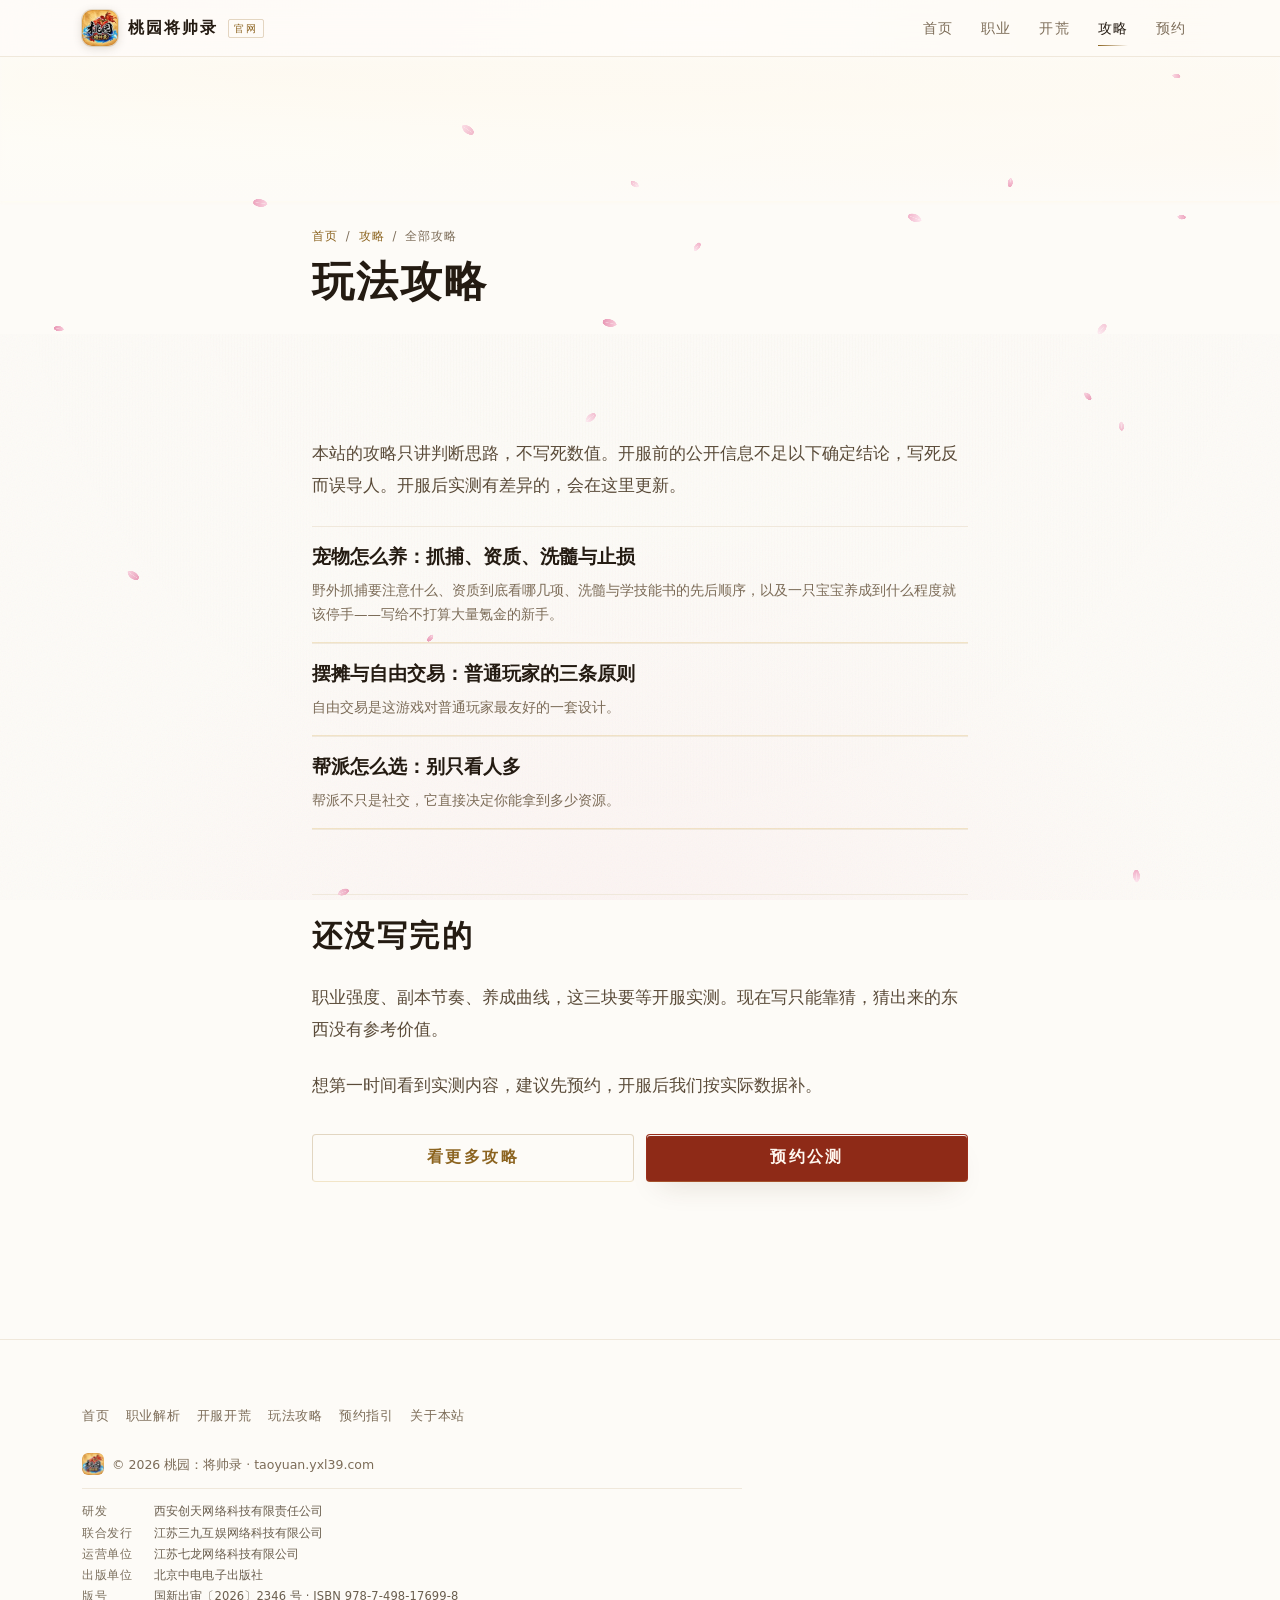
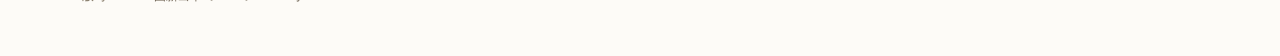
==== guide/index.html @ b977cdc9 "content: 新增攻略栏目并更新导航 / guide/index.html" ====
<!DOCTYPE html>
<html lang="zh-CN">
<head>
<meta charset="UTF-8">
<meta name="viewport" content="width=device-width, initial-scale=1, viewport-fit=cover">
<title>玩法攻略索引 - 桃园：将帅录官网</title>
<meta name="description" content="《桃园：将帅录》玩法攻略：宠物养成、摆摊交易、帮派选择。只讲判断思路，不写死数值。">
<meta name="theme-color" content="#FDFBF7">
<meta name="baidu-site-verification" content="codeva-SSdh6364zk">
<link rel="canonical" href="https://taoyuan.yxl39.com/guide/">
<link rel="icon" href="/assets/img/favicon-64.png" type="image/png" sizes="64x64">
<link rel="apple-touch-icon" href="/assets/img/apple-touch-180.png">
<link rel="stylesheet" href="/assets/styles.css">
<script type="application/ld+json">{"@context":"https://schema.org","@type":"CollectionPage","name":"《桃园：将帅录》玩法攻略","url":"https://taoyuan.yxl39.com/guide/"}</script>
</head>
<body>
<div class="bg-fx" aria-hidden="true"></div>

<header class="hd">
  <div class="hd-in">
    <a class="logo" href="/">
      <img class="logo-img" src="/assets/img/logo-96.webp"
           srcset="/assets/img/logo-96.webp 96w, /assets/img/logo-192.webp 192w" sizes="36px"
           width="36" height="36" alt="" decoding="async" fetchpriority="high">
      <b>桃园将帅录</b><i>官网</i>
    </a>
    <nav class="nav">
      <a href="/">首页</a>
      <a href="/profession">职业</a>
      <a href="/start">开荒</a>
      <a href="/guide/" class="on">攻略</a>
      <a href="/reserve">预约</a>
    </nav>
  </div>
</header>

<main>

  <section class="phero">
    <div class="ph" aria-hidden="true"></div>
    <div class="phero-in">
      <nav class="crumb"><a href="/">首页</a><span>/</span><a href="/guide/">攻略</a><span>/</span><span>全部攻略</span></nav>
      <h1>玩法攻略</h1>
    </div>
  </section>

  <div class="doc">
    <div class="wrap wrap--read">
      <div class="doc-body">

<p>本站的攻略只讲判断思路，不写死数值。开服前的公开信息不足以下确定结论，写死反而误导人。开服后实测有差异的，会在这里更新。</p>
<ul class="gl">
      <li>
        <a href="/guide/pet">
          <b>宠物怎么养：抓捕、资质、洗髓与止损</b>
          <span>野外抓捕要注意什么、资质到底看哪几项、洗髓与学技能书的先后顺序，以及一只宝宝养成到什么程度就该停手——写给不打算大量氪金的新手。</span>
        </a>
      </li>
      <li>
        <a href="/guide/trade">
          <b>摆摊与自由交易：普通玩家的三条原则</b>
          <span>自由交易是这游戏对普通玩家最友好的一套设计。</span>
        </a>
      </li>
      <li>
        <a href="/guide/guild">
          <b>帮派怎么选：别只看人多</b>
          <span>帮派不只是社交，它直接决定你能拿到多少资源。</span>
        </a>
      </li>
</ul>

<h2>还没写完的</h2>
<p>职业强度、副本节奏、养成曲线，这三块要等开服实测。现在写只能靠猜，猜出来的东西没有参考价值。</p>
<p>想第一时间看到实测内容，建议先预约，开服后我们按实际数据补。</p>

        <div class="guide-cta">
          <a class="btn btn--ghost" href="/guide/">看更多攻略</a>
          <a class="btn" href="/reserve">预约公测</a>
        </div>
      </div>
    </div>
  </div>
</main>

<footer class="ft">
  <div class="ft-in">
    <nav class="ft-nav">
      <a href="/">首页</a>
      <a href="/profession">职业解析</a>
      <a href="/start">开服开荒</a>
      <a href="/guide/">玩法攻略</a>
      <a href="/reserve">预约指引</a>
      <a href="/about">关于本站</a>
    </nav>
    <p class="ft-copy"><img class="ft-logo" src="/assets/img/logo-96.webp" alt="" width="22" height="22" loading="lazy" decoding="async">© 2026 桃园：将帅录 · taoyuan.yxl39.com</p>

    <div class="ft-legal">
      <p><span>研发</span>西安创天网络科技有限责任公司</p>
      <p><span>联合发行</span>江苏三九互娱网络科技有限公司</p>
      <p><span>运营单位</span>江苏七龙网络科技有限公司</p>
      <p><span>出版单位</span>北京中电电子出版社</p>
      <p><span>版号</span>国新出审〔2026〕2346 号 · ISBN 978-7-498-17699-8</p>
    </div>
  </div>
</footer>

<nav class="tabbar" aria-label="页面导航">
  <a href="/"><svg viewBox="0 0 24 24" aria-hidden="true"><path d="M3 10.5 12 3l9 7.5V20a1 1 0 0 1-1 1h-5v-6H9v6H4a1 1 0 0 1-1-1z"/></svg><span>首页</span></a>
  <a href="/profession"><svg viewBox="0 0 24 24" aria-hidden="true"><path d="M14.5 3.5 20 9l-2 2-5.5-5.5zM12 7 4 15v5h5l8-8"/></svg><span>职业</span></a>
  <a href="/start"><svg viewBox="0 0 24 24" aria-hidden="true"><path d="M3 6l6-2 6 2 6-2v14l-6 2-6-2-6 2zM9 4v14M15 6v14"/></svg><span>开荒</span></a>
  <a href="/guide/"><svg viewBox="0 0 24 24" aria-hidden="true"><path d="M4 4h7v16H4zM13 4h7v16h-7z"/></svg><span>攻略</span></a>
  <a href="/reserve"><svg viewBox="0 0 24 24" aria-hidden="true"><path d="M5 4h14v16l-7-4-7 4z"/></svg><span>预约</span></a>
</nav>

<script src="/assets/site.js" defer></script>
<script src="/assets/petals.js" defer></script>
</body>
</html>
---- assets/styles.css ----
/* ==========================================================================
   桃园：将帅录 —— 视觉系统 v2
   暗黑国风史诗 / 移动优先（基础按 390px 写）
   规则：颜色、字号、间距、圆角、阴影、缓动只取自 :root
   ========================================================================== */

:root{
  /* ── 纸色阶（暖调宣纸白，8 级）── */
  --ink-950:#FDFBF7;
  --ink-900:#FFFDFA;
  --ink-850:#F8F2E8;
  --ink-800:#F4EDE1;
  --ink-750:#EFE7D9;
  --ink-700:#E7DCCB;
  --ink-600:#D9CBB4;

  --line:#E4DACA;
  --line-soft:#F0E8DB;
  --line-gold:rgba(150,110,40,.26);

  /* ── 文字（暖墨褐，白底对比 7:1 起）── */
  --text-hi:#241B12;
  --text:#3E3325;
  --text-2:#5A4B39;
  --text-3:#7C6C58;
  --text-4:#9C8D79;

  /* ── 金 ── */
  --gold:#8C6420;
  --gold-hi:#A87C2A;
  --gold-deep:#6B4A12;
  --gold-soft:rgba(160,124,42,.10);
  --gold-glow:rgba(160,124,42,.28);

  /* ── 朱砂 ── */
  --cinnabar:#B23A24;
  --cinnabar-deep:#8E2A17;
  --cinnabar-hi:#C9563C;
  --cinnabar-soft:rgba(178,58,36,.08);

  /* ── 五行点缀 ── */
  --wx-metal:#8B8578;
  --wx-wood:#5A7D55;
  --wx-water:#4A7396;
  --wx-fire:#B23A24;
  --wx-earth:#96793F;

  /* ── 字体 ── */
  --font-serif:"Noto Serif SC","Source Han Serif SC","Songti SC","STSong","SimSun",Georgia,serif;
  --font-sans:"HarmonyOS Sans SC","MiSans","PingFang SC","Hiragino Sans GB","Microsoft YaHei",system-ui,-apple-system,sans-serif;

  /* ── 字号阶 ── */
  --fs-hero:clamp(34px,10.4vw,72px);
  --fs-h1:clamp(26px,6.2vw,42px);
  --fs-h2:clamp(21px,4.6vw,30px);
  --fs-h3:clamp(16px,3.4vw,19px);
  --fs-lead:clamp(14.5px,2.9vw,17px);
  --fs-body:clamp(15px,2.7vw,16.5px);
  --fs-sm:13px;
  --fs-xs:11.5px;
  --fs-num:clamp(30px,8vw,52px);

  --lh-tight:1.18;
  --lh-snug:1.5;
  --lh-body:1.95;

  /* ── 间距阶 ── */
  --s-1:4px;  --s-2:8px;  --s-3:12px; --s-4:16px;
  --s-5:24px; --s-6:32px; --s-7:48px; --s-8:64px;
  --s-9:96px; --s-10:128px;

  /* ── 区块节奏 ── */
  --pad-sm:clamp(36px,5vw,56px);
  --pad:clamp(56px,8.2vw,104px);
  --pad-lg:clamp(76px,11vw,144px);

  /* ── 圆角 ── */
  --r-xs:2px; --r-sm:4px; --r-md:8px; --r-lg:14px; --r-pill:999px;

  /* ── 阴影 ── */
  --sh-1:0 1px 2px rgba(72,48,24,.07);
  --sh-2:0 14px 30px -14px rgba(72,48,24,.18);
  --sh-3:0 30px 70px -26px rgba(72,48,24,.26);
  --sh-inset:inset 0 1px 0 rgba(255,255,255,.92);

  /* ── 缓动 / 时长 ── */
  --ease:cubic-bezier(.22,1,.36,1);
  --ease-soft:cubic-bezier(.33,1,.68,1);
  --ease-inout:cubic-bezier(.65,0,.35,1);
  --t-1:160ms; --t-2:260ms; --t-3:420ms; --t-4:700ms;

  /* ── 版心 ── */
  --wrap:1180px;
  --wrap-read:720px;
  --wrap-form:660px;
  --gutter:clamp(18px,4.4vw,32px);
  --head-h:56px;
  --tab-h:62px;

  --glass:rgba(255,253,249,.72);

  /* ══════════════════════════════════════════════════════════════
     图片位契约：图片到位后只改这一段，其余代码不动
     ══════════════════════════════════════════════════════════════ */
  --img-ready:1;   /* 内页头图已接上素材，占位水印关闭 */

  --img-hero:none;      --img-hero-pos:50% 38%;
  --img-hero-m:none;    --img-hero-m-pos:50% 32%;
  --img-phero:url("/assets/img/hero-mob.webp");
  --img-shero:url("/assets/img/hero-desk.webp");
  --img-rhero:url("/assets/img/hero-mob.webp");
  --img-role-1:none; --img-role-2:none; --img-role-3:none; --img-role-4:none;
  --img-mech-1:none; --img-mech-2:none; --img-mech-3:none; --img-mech-4:none;
  --img-shot-1:none; --img-shot-2:none; --img-shot-3:none;
  --img-logo:none;
}

/* ── reset ── */
*,*::before,*::after{box-sizing:border-box}
html{-webkit-text-size-adjust:100%;scroll-behavior:smooth}
body{
  margin:0;background:var(--ink-950);color:var(--text-2);
  font-family:var(--font-sans);font-size:var(--fs-body);line-height:var(--lh-body);
  -webkit-font-smoothing:antialiased;
  padding-bottom:calc(var(--tab-h) + env(safe-area-inset-bottom,0px));
  overflow-x:hidden;
}
@media (min-width:761px){body{padding-bottom:0}}
a{color:var(--gold);text-decoration:none}
a:hover{color:var(--gold-hi)}
img{max-width:100%;display:block}
ul,ol{margin:0;padding:0;list-style:none}
h1,h2,h3,h4{margin:0;color:var(--text-hi);font-weight:700}
p{margin:0 0 var(--s-4)}
button{font-family:inherit}

/* ── 背景三层 ── */
.bg-fx{position:fixed;inset:0;z-index:-1;pointer-events:none;
  background:
    radial-gradient(760px 520px at 14% -8%, rgba(240,168,190,.16), transparent 62%),
    radial-gradient(680px 480px at 92% 4%,  rgba(214,164,92,.12),  transparent 62%),
    radial-gradient(900px 700px at 50% 110%,rgba(240,168,190,.10), transparent 66%),
    var(--ink-950);}
.bg-fx::before{content:"";position:absolute;inset:0;opacity:.5;
  background:repeating-linear-gradient(90deg,rgba(120,86,40,.035) 0 1px,transparent 1px 3px);
  -webkit-mask-image:radial-gradient(circle at 50% 20%,#000,transparent 78%);
  mask-image:radial-gradient(circle at 50% 20%,#000,transparent 78%);}
.bg-fx::after{content:"";position:absolute;inset:0;opacity:.10;
  background-image:url("data:image/svg+xml,%3Csvg xmlns='http://www.w3.org/2000/svg' width='140' height='140'%3E%3Cfilter id='n'%3E%3CfeTurbulence type='fractalNoise' baseFrequency='.8' numOctaves='3'/%3E%3C/filter%3E%3Crect width='140' height='140' filter='url(%23n)' opacity='.5'/%3E%3C/svg%3E");}

/* ── 版心 ── */
.wrap{max-width:var(--wrap);margin:0 auto;padding:0 var(--gutter)}
.wrap--read{max-width:var(--wrap-read)}
.wrap--form{max-width:var(--wrap-form)}

/* ── 顶栏 ── */
.hd{position:sticky;top:0;z-index:60;
  background:rgba(255,253,249,.82);backdrop-filter:blur(16px);-webkit-backdrop-filter:blur(16px);
  border-bottom:1px solid var(--line-soft);
  transition:background-color var(--t-2) ease,border-color var(--t-2) ease;}
.hd.is-solid{background:rgba(255,253,249,.96);border-bottom-color:var(--line);
  box-shadow:0 6px 20px -14px rgba(72,48,24,.28)}
.hd-in{max-width:var(--wrap);margin:0 auto;padding:0 var(--gutter);
  height:var(--head-h);display:flex;align-items:center;justify-content:space-between;gap:var(--s-4);}
.logo{display:flex;align-items:center;gap:10px;min-height:44px}
.logo-img{flex:none;width:36px;height:36px;border-radius:10px;display:block;
  background:var(--ink-850);
  box-shadow:0 2px 10px rgba(72,48,24,.18),0 0 0 1px rgba(150,110,40,.18);
  transition:transform var(--t-2) var(--ease),box-shadow var(--t-2) var(--ease)}
.logo:hover .logo-img{transform:translateY(-1px);
  box-shadow:0 6px 18px rgba(72,48,24,.24),0 0 0 1px rgba(150,110,40,.34)}
.logo b{font-family:var(--font-serif);font-size:16px;letter-spacing:.12em;color:var(--text-hi);font-weight:700}
.logo i{font-style:normal;font-size:10px;letter-spacing:.2em;color:var(--gold);
  border:1px solid var(--line-gold);border-radius:var(--r-xs);padding:1px 5px;line-height:1.5}
.nav{display:none}
@media (max-width:340px){
  .logo{gap:8px}
  .logo-img{width:32px;height:32px;border-radius:9px}
  .logo b{font-size:14.5px;letter-spacing:.08em}
  .logo i{font-size:9px;padding:1px 4px}
}

@media (min-width:761px){
  .nav{display:flex;gap:var(--s-1)}
  .nav a{position:relative;padding:7px 12px;font-size:13.5px;letter-spacing:.08em;color:var(--text-3);
    border-radius:var(--r-sm);transition:color var(--t-2) var(--ease)}
  .nav a::after{content:"";position:absolute;left:12px;right:12px;bottom:2px;height:1px;
    background:linear-gradient(90deg,var(--gold),transparent);
    transform:scaleX(0);transform-origin:left;transition:transform var(--t-2) var(--ease)}
  .nav a:hover,.nav a.on{color:var(--text-hi)}
  .nav a:hover::after,.nav a.on::after{transform:scaleX(1)}
}

/* ── 底部标签栏 ── */
.tabbar{position:fixed;left:0;right:0;bottom:0;z-index:70;display:flex;
  height:calc(var(--tab-h) + env(safe-area-inset-bottom,0px));
  padding-bottom:env(safe-area-inset-bottom,0px);
  background:rgba(255,253,249,.97);backdrop-filter:blur(18px);-webkit-backdrop-filter:blur(18px);
  border-top:1px solid var(--line);box-shadow:0 -8px 26px -14px rgba(72,48,24,.30);}
.tabbar a{flex:1;display:flex;flex-direction:column;align-items:center;justify-content:center;
  gap:3px;font-size:10.5px;letter-spacing:.06em;color:var(--text-3);position:relative;
  transition:color var(--t-1) ease}
.tabbar a svg{width:20px;height:20px;stroke:currentColor;fill:none;stroke-width:1.6;
  stroke-linecap:round;stroke-linejoin:round}
.tabbar a::before{content:"";position:absolute;top:6px;width:4px;height:4px;border-radius:50%;
  background:var(--gold);opacity:0;transform:scale(.6);transition:opacity var(--t-1) ease,transform var(--t-1) ease}
.tabbar a.on{color:var(--gold)}
.tabbar a.on::before{opacity:.9;transform:scale(1)}
@media (min-width:761px){.tabbar{display:none}}

/* ── 按钮 ── */
.btn{position:relative;display:flex;align-items:center;justify-content:center;
  min-height:50px;padding:0 var(--s-5);overflow:hidden;
  font-family:var(--font-serif);font-size:15.5px;font-weight:700;letter-spacing:.16em;
  color:#FFF8F0;background:var(--cinnabar-deep);border:1px solid rgba(178,58,36,.34);
  border-radius:var(--r-sm);box-shadow:var(--sh-2),var(--sh-inset);
  transition:transform var(--t-1) ease,background-color var(--t-2) ease;}
.btn::before{content:"";position:absolute;inset:0;
  background:linear-gradient(105deg,transparent 30%,rgba(255,255,255,.10) 50%,transparent 70%);
  transform:translateX(-130%);transition:transform 620ms var(--ease)}
.btn::after{content:"";position:absolute;inset:0;border-radius:inherit;
  box-shadow:0 0 26px rgba(210,84,58,.55);opacity:0;transition:opacity 300ms linear}
@media (hover:hover){
  .btn:hover{color:#FFF6E6}
  .btn:hover::before{transform:translateX(130%)}
  .btn:hover::after{opacity:1}
}
.btn:active{transform:translateY(1px) scale(.996)}
.btn--ghost{background:transparent;border-color:var(--line-gold);color:var(--gold);
  box-shadow:none}
.btn--ghost:hover{background:var(--gold-soft)}
.btn--ghost::after{display:none}
.btn[aria-disabled="true"]{background:var(--ink-800);border-color:var(--line);
  color:var(--text-3);box-shadow:none;cursor:not-allowed}
.btn[aria-disabled="true"]::before,.btn[aria-disabled="true"]::after{display:none}
.btns{display:grid;gap:var(--s-3);margin-top:var(--s-5)}
@media (min-width:560px){.btns{grid-template-columns:1fr 1fr}}

/* ══════════════════════════════════════════════════════════════
   图位基元 —— 全站唯一一个
   ══════════════════════════════════════════════════════════════ */
.ph{position:relative;overflow:hidden;isolation:isolate;
  aspect-ratio:var(--ph-ratio,16/9);
  border-radius:var(--r-md);
  background-color:var(--ink-850);
  background-image:
    var(--ph-img,none),
    radial-gradient(130% 90% at 22% 10%,rgba(190,140,60,.10),transparent 62%),
    linear-gradient(165deg,#FBF5EC 0%,#F4EDE1 58%,#EFE7D9 100%);
  background-size:cover,cover,cover;
  background-position:var(--ph-pos,50% 50%),0 0,0 0;
  box-shadow:inset 0 0 0 1px var(--line-soft);}
.ph::before{content:attr(data-label);position:absolute;inset:0;z-index:1;
  display:grid;place-items:center;padding:var(--s-4);text-align:center;
  font-family:var(--font-serif);font-size:clamp(14px,4vw,20px);letter-spacing:.36em;line-height:2;
  color:rgba(150,110,40,.34);opacity:calc(1 - var(--img-ready));
  pointer-events:none;}
.ph::after{content:"";position:absolute;inset:0;z-index:0;
  background:linear-gradient(100deg,transparent 32%,rgba(255,255,255,.055) 50%,transparent 68%);
  transform:translateX(-100%);opacity:calc(.9 * (1 - var(--img-ready)));
  animation:shimmer 3.6s linear infinite;}

/* 图位档位 */
.ph--hero{--ph-ratio:16/9;--ph-img:var(--img-hero);--ph-pos:var(--img-hero-pos);border-radius:0;box-shadow:none}
.ph--phero{--ph-ratio:16/7;--ph-img:var(--img-phero);border-radius:0;box-shadow:none}
.ph--shero{--ph-ratio:16/7;--ph-img:var(--img-shero);border-radius:0;box-shadow:none}
.ph--rhero{--ph-ratio:3/2;--ph-img:var(--img-rhero);border-radius:0;box-shadow:none}
.ph--role-1{--ph-ratio:3/4;--ph-img:var(--img-role-1);border-radius:0;box-shadow:none}
.ph--role-2{--ph-ratio:3/4;--ph-img:var(--img-role-2);border-radius:0;box-shadow:none}
.ph--role-3{--ph-ratio:3/4;--ph-img:var(--img-role-3);border-radius:0;box-shadow:none}
.ph--role-4{--ph-ratio:3/4;--ph-img:var(--img-role-4);border-radius:0;box-shadow:none}
.ph--mech-1{--ph-ratio:1/1;--ph-img:var(--img-mech-1)}
.ph--mech-2{--ph-ratio:1/1;--ph-img:var(--img-mech-2)}
.ph--mech-3{--ph-ratio:1/1;--ph-img:var(--img-mech-3)}
.ph--mech-4{--ph-ratio:1/1;--ph-img:var(--img-mech-4)}
.ph--shot{--ph-ratio:16/9;--ph-img:var(--img-shot-1)}
@media (max-width:760px){.ph--hero{--ph-img:var(--img-hero-m);--ph-pos:var(--img-hero-m-pos)}}

/* ══════════════════════════════════════════════════════════════
   首屏（首页）
   ══════════════════════════════════════════════════════════════ */
.hero{position:relative;min-height:88svh;display:flex;flex-direction:column;
  justify-content:flex-end;overflow:hidden;isolation:isolate;contain:paint;
  background:var(--ink-950);padding-top:var(--head-h);}
.hero-media{position:absolute;inset:-2%;z-index:-3;
  background-image:var(--img-hero-m),var(--img-hero),
    linear-gradient(168deg,#FBF3F5 0%,#F6EEF2 56%,#EFE7D9 100%);
  background-size:cover,cover,cover;
  background-position:var(--img-hero-m-pos),var(--img-hero-pos),50% 50%;
  transform:scale(1.03);animation:heroDrift 34s var(--ease-inout) infinite alternate;}
.hero::before{content:"";position:absolute;inset:0;z-index:-2;
  background:
    linear-gradient(180deg,rgba(253,251,247,.35) 0%,rgba(253,251,247,.05) 26%,rgba(253,251,247,.55) 64%,rgba(253,251,247,.94) 88%,var(--ink-950) 100%),
    linear-gradient(90deg,rgba(253,251,247,.55) 0%,rgba(253,251,247,.12) 46%,rgba(253,251,247,0) 100%);}
.hero-vignette{position:absolute;inset:0;z-index:-1;pointer-events:none;
  box-shadow:inset 0 0 160px 30px rgba(255,255,255,.35);}
.hero-rail{display:none}
.hero-inner{position:relative;width:100%;max-width:var(--wrap);margin:0 auto;
  padding:0 var(--gutter) calc(var(--tab-h) + env(safe-area-inset-bottom,0px) + var(--s-5));}
@media (min-width:761px){
  .hero{min-height:88svh;padding-top:0}
  .hero-inner{padding-bottom:clamp(40px,6vw,72px)}
}
@media (min-width:1024px){
  .hero-rail{display:block;position:absolute;left:36px;top:50%;transform:translateY(-50%);z-index:2;
    writing-mode:vertical-rl;letter-spacing:.42em;font-family:var(--font-serif);
    font-size:11.5px;color:var(--gold);opacity:.7;}
  .hero-rail::before{content:"";display:block;width:1px;height:56px;margin:0 auto 16px;
    background:linear-gradient(180deg,transparent,var(--line-gold));}
}
.hero-eyebrow{display:inline-flex;align-items:center;gap:var(--s-2);
  font-size:var(--fs-xs);letter-spacing:.3em;color:var(--gold);
  border:1px solid var(--line-gold);border-radius:var(--r-xs);padding:4px 12px;}
.hero-eyebrow .dot{width:5px;height:5px;border-radius:50%;background:var(--gold);
  animation:dotPulse 2.8s var(--ease-inout) infinite;}
.hero-title{margin:var(--s-4) 0 0;font-family:var(--font-serif);font-weight:700;
  font-size:var(--fs-hero);line-height:var(--lh-tight);letter-spacing:.06em;
  color:var(--text-hi);text-shadow:0 2px 28px rgba(0,0,0,.8);}
.hero-title small{display:inline-flex;align-items:center;gap:var(--s-2);margin-top:var(--s-4);
  padding:6px 14px;font-family:var(--font-sans);font-size:var(--fs-sm);font-weight:500;line-height:1.6;
  letter-spacing:.14em;color:var(--gold);border:1px solid var(--line-gold);border-radius:var(--r-xs);
  text-shadow:none;}
.hero-meta{display:grid;grid-template-columns:repeat(3,1fr);gap:1px;
  margin:var(--s-5) 0 0;width:100%;max-width:520px;
  background:var(--line-soft);border:1px solid var(--line-gold);border-radius:var(--r-md);
  overflow:hidden;backdrop-filter:blur(14px);-webkit-backdrop-filter:blur(14px);}
.hero-meta li{background:var(--glass);padding:var(--s-3) var(--s-2);text-align:center}
.hero-meta .k{display:block;font-size:var(--fs-xs);letter-spacing:.18em;color:var(--text-3)}
.hero-meta .v{display:block;margin-top:2px;font-family:var(--font-serif);font-weight:700;
  font-size:clamp(14px,3.6vw,18px);letter-spacing:.06em;color:var(--gold);
  font-variant-numeric:tabular-nums}
.hero-actions{margin-top:var(--s-5);max-width:520px}
.hero-ticker{margin-top:var(--s-5);padding-top:var(--s-3);border-top:1px solid var(--line-soft);
  font-size:var(--fs-xs);letter-spacing:.04em;color:var(--text-3)}
@supports not (backdrop-filter:blur(1px)){.hero-meta li{background:rgba(10,8,7,.92)}}
@media (max-height:660px) and (max-width:760px){
  .hero{min-height:auto;padding-top:calc(var(--head-h) + var(--s-5))}
}

/* ── 内页头图 ── */
.phero{--phero-h:clamp(104px,13svh,144px);
  position:relative;overflow:hidden;background:var(--ink-950);display:block}
@media (min-width:761px){.phero{--phero-h:clamp(120px,16svh,168px)}}
.phero--std{padding:var(--pad) 0 var(--s-6)}
/* 头图现在占一条固定高度，标题落在下方白底上 */
.phero .ph{position:relative;inset:auto;z-index:0;aspect-ratio:auto;
  height:var(--phero-h);border-radius:0;
  filter:saturate(1.05) brightness(1.06) blur(2px);--ph-pos:50% 24%}

.phero::before{content:"";position:absolute;left:0;right:0;top:0;height:var(--phero-h);
  z-index:1;pointer-events:none;
  /* 整条压成奶白薄纱：图案只作肌理，不出现被裁断的人脸 */
  background:linear-gradient(180deg,rgba(253,251,247,.72) 0%,rgba(253,251,247,.68) 34%,
    rgba(253,251,247,.74) 66%,rgba(253,251,247,.92) 90%,var(--ink-950) 100%)}
.phero-in{position:relative;z-index:2;width:100%;max-width:var(--wrap-read);margin:0 auto;
  padding:var(--s-5) var(--gutter) var(--s-5)}
.phero .crumb{color:var(--text-3);margin-bottom:var(--s-2)}
.phero .crumb a{color:var(--gold)}
.phero h1{margin:0;font-family:var(--font-serif);font-size:var(--fs-h1);line-height:1.3;
  letter-spacing:.05em;color:var(--text-hi)}


/* 正文页内的菱形列表（关于页等，不在时间轴里也生效） */
.doc-body .pts li{position:relative;padding-left:var(--s-4);margin-bottom:var(--s-2);
  font-size:var(--fs-body);line-height:1.9;color:var(--text-2)}
.doc-body .pts li::before{content:"";position:absolute;left:2px;top:.78em;width:5px;height:5px;
  background:var(--gold-deep);transform:rotate(45deg)}
.doc-body .pts{margin:0 0 var(--s-5)}

/* 面包屑 */
.crumb{display:flex;gap:var(--s-2);flex-wrap:wrap;align-items:center;
  font-size:var(--fs-xs);letter-spacing:.08em;color:var(--text-4);margin-bottom:var(--s-3)}
.crumb a{color:var(--text-3)}
.crumb a:hover{color:var(--gold)}

/* ══════════════════════════════════════════════════════════════
   区块节奏
   ══════════════════════════════════════════════════════════════ */
.sec{padding:var(--pad) 0;position:relative}
.sec--sm{padding:var(--pad-sm) 0}
.sec--lg{padding:var(--pad-lg) 0}
.sec--band{background:linear-gradient(180deg,var(--ink-900),var(--ink-950));
  border-top:1px solid var(--line-soft);border-bottom:1px solid var(--line-soft)}
.sec-head{margin-bottom:var(--s-6)}
.sec-title{font-family:var(--font-serif);font-size:var(--fs-h2);letter-spacing:.1em;
  color:var(--text-hi);line-height:1.4}
.sec-sub{margin:var(--s-3) 0 0;font-size:var(--fs-sm);line-height:1.8;color:var(--text-3);max-width:38em}
.seam{height:1px;margin:0 var(--gutter);
  background:repeating-linear-gradient(90deg,var(--line-gold) 0 6px,transparent 6px 14px)}

/* ══════════════════════════════════════════════════════════════
   首页组件
   ══════════════════════════════════════════════════════════════ */

/* 下载票券 */
.dl-grid{display:grid;gap:var(--s-4)}
@media (min-width:620px){.dl-grid{grid-template-columns:1fr 1fr}}
.dl-ticket{position:relative;padding:var(--s-5);overflow:hidden;
  background:linear-gradient(180deg,var(--ink-800),var(--ink-900));
  border:1px solid var(--line);border-radius:var(--r-md);
  box-shadow:var(--sh-2),var(--sh-inset);}
.dl-ticket::before{content:"";position:absolute;left:var(--s-5);top:0;width:54px;height:2px;
  background:linear-gradient(90deg,var(--gold),transparent)}
.dl-ticket .os{display:flex;align-items:baseline;gap:var(--s-2);
  font-family:var(--font-serif);font-size:19px;letter-spacing:.14em;color:var(--text-hi)}
.dl-ticket .os em{font-style:normal;font-size:11px;letter-spacing:.16em;color:var(--text-3)}
.dl-ticket .st{margin-top:var(--s-1);font-size:var(--fs-xs);letter-spacing:.16em;color:var(--cinnabar-hi)}
.dl-ticket .btn{margin-top:var(--s-4);min-height:46px;font-size:14.5px}

/* 说明三条 */
.dl-ticket .tk-hd{display:flex;align-items:baseline;justify-content:space-between;
  padding-bottom:var(--s-3);margin-bottom:var(--s-4);border-bottom:1px dashed var(--line-gold)}
.dl-ticket .tk-os{display:inline-flex;align-items:baseline;gap:9px;
  font-family:var(--font-serif);font-size:var(--fs-h3);letter-spacing:.06em;color:var(--text-hi)}
.dl-ticket .tk-os em{font-family:var(--font-sans);font-style:normal;font-size:var(--fs-xs);
  letter-spacing:.2em;color:var(--text-4)}
.dl-ticket .btn{width:100%;justify-content:center}
.facts{margin-top:var(--s-5);display:grid;gap:var(--s-2)}
.facts p{position:relative;margin:0;padding-left:var(--s-4);
  font-size:13.5px;line-height:1.85;color:var(--text-3)}
.facts p::before{content:"";position:absolute;left:2px;top:.72em;width:5px;height:5px;
  background:var(--gold-deep);transform:rotate(45deg)}

/* 描边数字步骤 */
.steps{counter-reset:s}
.steps li{counter-increment:s;position:relative;padding:var(--s-4) 0 var(--s-4) 54px;
  border-top:1px solid var(--line-soft);font-size:var(--fs-body);line-height:1.9;color:var(--text-2)}
.steps li:last-child{border-bottom:1px solid var(--line-soft)}
.steps li::before{content:"0" counter(s);position:absolute;left:0;top:calc(var(--s-4) - 3px);
  font-family:var(--font-serif);font-size:30px;line-height:1;letter-spacing:0;
  color:transparent;-webkit-text-stroke:1px var(--gold-deep)}
.steps li b{color:var(--text-hi);font-weight:600}

/* 四机制：1px 缝网格 */
.mech{display:grid;grid-template-columns:1fr;gap:1px;
  background:var(--line-soft);border:1px solid var(--line-soft);
  border-radius:var(--r-md);overflow:hidden}
@media (min-width:560px){.mech{grid-template-columns:1fr 1fr}}
.mech-cell{position:relative;background:var(--ink-900);padding:var(--s-5);
  transition:transform var(--t-2) var(--ease)}
.mech-cell::before{content:"";position:absolute;left:0;top:0;right:0;height:2px;
  background:var(--wx,var(--gold));transform:scaleX(0);transform-origin:left;
  transition:transform var(--t-3) var(--ease)}
.mech-cell .no{display:block;font-family:var(--font-serif);font-size:12.5px;
  letter-spacing:.2em;color:var(--wx,var(--gold));opacity:.9;margin-bottom:var(--s-2)}
.mech-cell h3{font-family:var(--font-serif);font-size:var(--fs-h3);letter-spacing:.1em;margin-bottom:var(--s-2)}
.mech-cell p{margin:0;font-size:14.5px;line-height:1.85;color:var(--text-2)}
@media (hover:hover){
  .mech-cell:hover{transform:translateY(-4px)}
  .mech-cell:hover::before{transform:scaleX(1)}
}
.wx-water{--wx:var(--wx-water)}
.wx-earth{--wx:var(--wx-earth)}
.wx-metal{--wx:var(--wx-metal)}
.wx-fire{--wx:var(--wx-fire)}
.wx-wood{--wx:var(--wx-wood)}

/* 四职业：full-bleed 图鉴排 */
.roster{display:grid;grid-template-columns:1fr 1fr;gap:1px;background:var(--line-soft);
  border-top:1px solid var(--line-soft);border-bottom:1px solid var(--line-soft)}
@media (min-width:900px){.roster{grid-template-columns:repeat(4,1fr)}}
.roster-cell{position:relative;display:block;background:var(--ink-950);overflow:hidden;
  transition:transform var(--t-3) var(--ease)}
.roster-cell .ph{border-radius:0;box-shadow:none}
.roster-cap{position:absolute;left:0;right:0;bottom:0;z-index:2;
  padding:var(--s-5) var(--s-3) var(--s-3);
  background:linear-gradient(180deg,transparent,rgba(253,251,247,.82) 44%,rgba(253,251,247,.98))}
.roster-cap .n{font-family:var(--font-serif);font-size:clamp(17px,4.6vw,22px);
  letter-spacing:.24em;color:var(--text-hi)}
.roster-cap .d{margin-top:3px;font-size:11.5px;line-height:1.65;color:var(--text-3)}
@media (hover:hover){.roster-cell:hover{transform:translateY(-4px)}}

/* 问答：无卡 */
.qa{counter-reset:q}
.qa-item{counter-increment:q;position:relative;padding:var(--s-5) 0 var(--s-5) 46px;
  border-top:1px solid var(--line-soft)}
.qa-item:last-child{border-bottom:1px solid var(--line-soft)}
.qa-item::before{content:"0" counter(q);position:absolute;left:0;top:calc(var(--s-5) + 2px);
  font-family:var(--font-serif);font-size:15px;letter-spacing:.06em;color:var(--gold-deep)}
.qa-item h3{font-family:var(--font-serif);font-size:var(--fs-h3);letter-spacing:.06em;
  margin-bottom:var(--s-2)}
.qa-item p{margin:0;font-size:14.5px;line-height:1.9;color:var(--text-2)}
.qa-item p b{color:var(--text-hi)}

/* ══════════════════════════════════════════════════════════════
   正文页通用
   ══════════════════════════════════════════════════════════════ */
.doc{padding:var(--pad) 0 var(--pad-lg)}
.doc-body{font-size:var(--fs-body);line-height:var(--lh-body);color:var(--text-2)}
.doc-body p{margin:0 0 var(--s-5)}
.doc-body h2{font-family:var(--font-serif);font-size:var(--fs-h2);letter-spacing:.08em;
  margin:var(--s-8) 0 var(--s-4);padding-top:var(--s-3);
  border-top:1px solid var(--line-soft);color:var(--text-hi)}
.doc-body h2:first-child{margin-top:0;border-top:0;padding-top:0}
.doc-body h3{font-family:var(--font-serif);font-size:var(--fs-h3);letter-spacing:.06em;
  margin:var(--s-6) 0 var(--s-3);color:var(--text-hi)}
.doc-body b,.doc-body strong{color:var(--text-hi);font-weight:600}
.doc-body a{border-bottom:1px solid rgba(217,178,92,.3);padding-bottom:1px}
.doc-lead{position:relative;padding-left:var(--s-4);margin-bottom:var(--s-6) !important;
  font-size:var(--fs-lead);line-height:1.9;color:var(--text)}
.doc-lead::before{content:"";position:absolute;left:0;top:.35em;bottom:.35em;width:2px;
  background:linear-gradient(180deg,var(--gold),transparent)}

/* 表格：横滑 + 首列冻结 */
.table-scroll{position:relative;margin:0 0 var(--s-6);border:1px solid var(--line-soft);
  border-radius:var(--r-md);overflow-x:auto;-webkit-overflow-scrolling:touch}
.table-scroll table{width:100%;border-collapse:collapse;font-size:14px;min-width:420px}
.table-scroll th,.table-scroll td{padding:10px 12px;text-align:left;
  border-bottom:1px solid var(--line-soft);white-space:nowrap}
.table-scroll thead th,.table-scroll tr:first-child th{background:var(--ink-800);
  color:var(--gold);font-weight:600;font-size:12.5px;letter-spacing:.1em}
.table-scroll tr:last-child td{border-bottom:0}
.table-scroll th:first-child,.table-scroll td:first-child{position:sticky;left:0;z-index:1;
  background:var(--ink-900);color:var(--text-hi);font-weight:600}
.table-scroll tr:first-child th:first-child{background:var(--ink-800)}
@media (max-width:759px){
  .table-scroll{-webkit-mask-image:linear-gradient(90deg,#000 86%,transparent);
                mask-image:linear-gradient(90deg,#000 86%,transparent)}
}

/* 双栏对比 */
.duo{display:grid;gap:var(--s-5);margin:var(--s-5) 0 var(--s-6)}
@media (min-width:760px){.duo{grid-template-columns:1fr 1fr;gap:var(--s-6)}}
.duo > div{position:relative;padding-top:var(--s-4);border-top:2px solid var(--wx,var(--gold))}
.duo h3{margin:0 0 var(--s-2) !important}
.duo p{margin:0;font-size:14.5px;line-height:1.9;color:var(--text-2)}

/* 批注 */
.annot{position:relative;margin:var(--s-7) 0;padding:var(--s-4) 0 var(--s-4) var(--s-5);
  border-left:1px solid var(--line-gold);background:none;
  font-family:var(--font-serif);font-size:15px;line-height:1.95;color:var(--text-3)}
.annot::before{content:"注";position:absolute;left:-9px;top:var(--s-4);
  padding:2px 0;background:var(--ink-950);font-size:11px;color:var(--gold-deep);letter-spacing:0}
.annot p{margin:0}
.annot b{color:var(--gold)}

/* 时间轴（开荒页） */
.tl{position:relative;padding-left:34px}
.tl::before{content:"";position:absolute;left:11px;top:.9em;bottom:var(--s-6);width:1px;
  background:linear-gradient(180deg,rgba(150,110,40,.45) 0%,rgba(150,110,40,.28) 8%,rgba(150,110,40,.12) 62%,transparent 100%)}
.tl h2{position:relative;margin:var(--s-7) 0 var(--s-3) !important;padding-top:0 !important;
  border-top:0 !important}
.tl h2::before{content:"";position:absolute;left:-34px;top:.52em;width:9px;height:9px;
  border-radius:50%;background:var(--ink-950);border:2px solid var(--gold-deep);
  box-shadow:0 0 0 4px rgba(217,178,92,.08)}
.tl h2:first-child{margin-top:0 !important}
.pts{margin:0 0 var(--s-5)}
.tl .pts li{position:relative;padding-left:var(--s-4);margin-bottom:var(--s-2);
  font-size:var(--fs-body);line-height:1.9;color:var(--text-2)}
.tl .pts li::before{content:"";position:absolute;left:2px;top:.78em;width:5px;height:5px;
  background:var(--gold-deep);transform:rotate(45deg)}
.warn{position:relative;margin:var(--s-4) 0;padding:var(--s-1) 0 var(--s-1) var(--s-4);
  border-left:2px solid var(--cinnabar-deep);
  background:linear-gradient(90deg,var(--cinnabar-soft),transparent 62%)}
.warn h3{margin:0 0 var(--s-1) !important;color:var(--cinnabar-hi) !important;
  font-family:var(--font-serif);letter-spacing:.02em}
.warn p{margin:0;font-size:14.5px;line-height:1.9;color:var(--text-2)}

/* 军令块 */
.decree{margin:var(--s-7) 0;padding:var(--s-5) var(--s-4);text-align:center;
  border-top:1px solid var(--line-gold);border-bottom:1px solid var(--line-gold);
  font-family:var(--font-serif);font-size:15px;line-height:2;color:var(--text-2)}
.decree p{margin:0}
.decree b{color:var(--gold)}

/* 勾选清单（预约页） */
.check{margin:0 0 var(--s-6)}
.check li{position:relative;padding-left:30px;margin-bottom:var(--s-4);
  font-size:var(--fs-body);line-height:1.9;color:var(--text-2)}
.check li b{color:var(--text-hi)}
.check li::before{content:"";position:absolute;left:2px;top:.52em;width:15px;height:15px;
  border:1px solid var(--line-gold);border-radius:var(--r-xs);
  background:
    linear-gradient(var(--gold),var(--gold)) 3px 7px/4px 1.6px no-repeat,
    linear-gradient(var(--gold),var(--gold)) 6px 10px/8px 1.6px no-repeat;
  transform:rotate(-42deg);transform-origin:50% 60%}

/* 打孔票根 */
.ticket{--notch:13px;position:relative;display:grid;margin:var(--s-5) 0 var(--s-6);
  border:1px solid var(--line);border-radius:var(--r-md);overflow:hidden;
  background:linear-gradient(180deg,var(--ink-800),var(--ink-900));
  box-shadow:var(--sh-2),var(--sh-inset)}
@media (min-width:760px){.ticket{grid-template-columns:1fr 300px}}
.ticket::before,.ticket::after{content:"";position:absolute;z-index:3;
  width:calc(var(--notch)*2);height:calc(var(--notch)*2);border-radius:50%;
  background:var(--ink-950);border:1px solid var(--line)}
.ticket::before{left:calc(var(--notch)*-1);top:calc(50% - var(--notch))}
.ticket::after{right:calc(var(--notch)*-1);top:calc(50% - var(--notch))}
.ticket-main{padding:var(--s-5);border-bottom:1px dashed var(--line-gold)}
@media (min-width:760px){.ticket-main{border-bottom:0;border-right:1px dashed var(--line-gold)}}
.ticket-main p{margin:0;font-size:14.5px;line-height:1.9;color:var(--text-2)}
.ticket-stub{padding:var(--s-5);background:rgba(217,178,92,.035);
  font-size:14px;line-height:1.9;color:var(--text-3)}
.ticket-stub p{margin:0}
.ticket-stub b{color:var(--gold)}

/* 坑位编号行 */
.pit{counter-reset:p;margin:0 0 var(--s-6)}
.pit-item{counter-increment:p;position:relative;padding:var(--s-4) 0 var(--s-4) 46px;
  border-top:1px solid var(--line-soft)}
.pit-item:last-child{border-bottom:1px solid var(--line-soft)}
.pit-item::before{content:"0" counter(p);position:absolute;left:0;top:calc(var(--s-4) + 1px);
  font-family:var(--font-serif);font-size:24px;line-height:1.1;color:var(--cinnabar-deep);opacity:.85}
.pit-item h3{margin:0 0 var(--s-1) !important}
.pit-item p{margin:0;font-size:14.5px;line-height:1.9;color:var(--text-2)}

/* 条目 chips */
.chips{display:grid;gap:var(--s-3);margin:0 0 var(--s-6)}
.chips li{position:relative;padding:var(--s-3) var(--s-4);
  border:1px solid var(--line-soft);border-left:2px solid var(--gold-deep);
  border-radius:var(--r-sm);background:var(--ink-900);
  font-size:14.5px;line-height:1.85;color:var(--text-2)}
.chips li b{color:var(--text-hi)}

/* 告示条 */
.notice-bar{margin-top:var(--s-6);padding:var(--s-4);text-align:center;
  border:1px dashed var(--line);border-radius:var(--r-sm);
  font-size:13.5px;line-height:1.8;color:var(--text-3)}

/* ══════════════════════════════════════════════════════════════
   关于页专属
   ══════════════════════════════════════════════════════════════ */
.dhero{padding:var(--pad-lg) 0 var(--s-6)}
.dhero .wrap{padding-left:var(--gutter);padding-right:var(--gutter)}
.rule-double{position:relative;height:9px;margin-bottom:var(--s-6)}
.rule-double::before,.rule-double::after{content:"";position:absolute;left:0;right:0;height:1px;
  background:linear-gradient(90deg,var(--line-gold),transparent 92%)}
.rule-double::before{top:0}
.rule-double::after{bottom:0}
.rule-double i{position:absolute;left:0;top:1px;width:7px;height:7px;
  background:var(--gold);transform:rotate(45deg) translateY(-3px)}
.dhero h1{font-family:var(--font-serif);font-size:var(--fs-h1);letter-spacing:.08em;
  line-height:1.32;color:var(--text-hi);margin:0}
.charter > p:first-of-type::first-letter{
  float:left;margin:.06em .1em 0 0;font-family:var(--font-serif);
  font-size:3.05em;line-height:.86;color:var(--gold)}

/* 定义表 */
.dl-def{margin:0 0 var(--s-6)}
.dl-def .row{display:grid;grid-template-columns:88px 1fr;gap:var(--s-3);
  padding:var(--s-3) 0;border-bottom:1px dashed var(--line)}
.dl-def dt{font-family:var(--font-serif);font-size:13.5px;letter-spacing:.1em;color:var(--text-3)}
.dl-def dd{margin:0;font-size:14.5px;line-height:1.8;color:var(--text-2)}
.dl-def dd span{color:var(--cinnabar)}

/* ══════════════════════════════════════════════════════════════
   页脚
   ══════════════════════════════════════════════════════════════ */
.ft{border-top:1px solid var(--line-soft);padding:var(--s-8) 0 var(--s-7);
  font-size:12.5px;line-height:1.9;color:var(--text-4)}
.ft-in{max-width:var(--wrap);margin:0 auto;padding:0 var(--gutter)}
.ft-nav{display:flex;flex-wrap:wrap;gap:var(--s-4);margin-bottom:var(--s-5)}
.ft-nav a{font-size:13px;letter-spacing:.06em;color:var(--text-3)}
.ft-nav a:hover{color:var(--gold)}
.ft-copy{display:flex;align-items:center;gap:8px;margin:0 0 var(--s-3);color:var(--text-3)}
.ft-logo{flex:none;width:22px;height:22px;border-radius:6px;display:block;opacity:.92}
.ft-disc{margin:0;padding-top:var(--s-4);border-top:1px solid var(--line-soft);
  font-size:11.5px;line-height:1.9;color:var(--text-3)}
.ft-disc span{color:var(--cinnabar)}

/* 运营主体信息：页脚最末，字号最小、对比最低，但保证可读（对比度约 5:1） */
.ft-legal{margin-top:var(--s-3);padding-top:var(--s-3);
  border-top:1px solid var(--line-soft);max-width:660px;
  font-size:11px;line-height:1.85;letter-spacing:.01em;color:#6A5E4E}
.ft-legal p{display:grid;grid-template-columns:56px 1fr;gap:8px;margin:0}
.ft-legal span{color:#7A6E5C;letter-spacing:.06em}
@media (min-width:761px){
  .ft-legal{font-size:11.5px}
  .ft-legal p{grid-template-columns:64px 1fr}
}

/* ══════════════════════════════════════════════════════════════
   动效
   ══════════════════════════════════════════════════════════════ */
@keyframes heroDrift{
  from{transform:scale(1.03) translate3d(0,0,0)}
  to  {transform:scale(1.07) translate3d(-.8%,-.5%,0)}
}
@keyframes shimmer{to{transform:translateX(100%)}}
@keyframes dotPulse{
  0%,100%{opacity:1;transform:scale(1)}
  50%{opacity:.45;transform:scale(.75)}
}
html.js .rv{opacity:0;transform:translateY(18px)}
html.js .rv.in{opacity:1;transform:none;
  transition:opacity var(--t-4) var(--ease-soft) var(--d,0ms),
             transform var(--t-4) var(--ease-soft) var(--d,0ms)}

@media (prefers-reduced-motion:reduce){
  html{scroll-behavior:auto}
  *,*::before,*::after{animation-duration:.001ms !important;animation-iteration-count:1 !important;
    transition-duration:.001ms !important}
  .hero-media{animation:none;transform:none}
  html.js .rv{opacity:1;transform:none}
  .ph::after{animation:none;opacity:0}
}


/* ── 攻略列表（/guide/） ── */
.gl{margin:var(--s-4) 0 var(--s-5);border-top:1px solid var(--line-soft)}
.gl li{border-bottom:1px solid var(--line-soft)}
.gl a{display:block;padding:var(--s-4) 0;text-decoration:none}
.gl b{display:block;font-family:var(--font-serif);font-size:clamp(16px,3.6vw,19px);
  line-height:1.5;color:var(--text-hi);font-weight:700;transition:color var(--t-2) var(--ease)}
.gl span{display:block;margin-top:6px;font-size:13.5px;line-height:1.8;color:var(--text-3)}
.gl a:hover b,.gl a:focus-visible b{color:var(--gold)}

.guide-cta{display:grid;grid-template-columns:1fr 1fr;gap:var(--s-3);
  margin:var(--s-6) 0 var(--s-4)}
@media (max-width:430px){.guide-cta{grid-template-columns:1fr}}
.guide-cta .btn{min-height:48px}
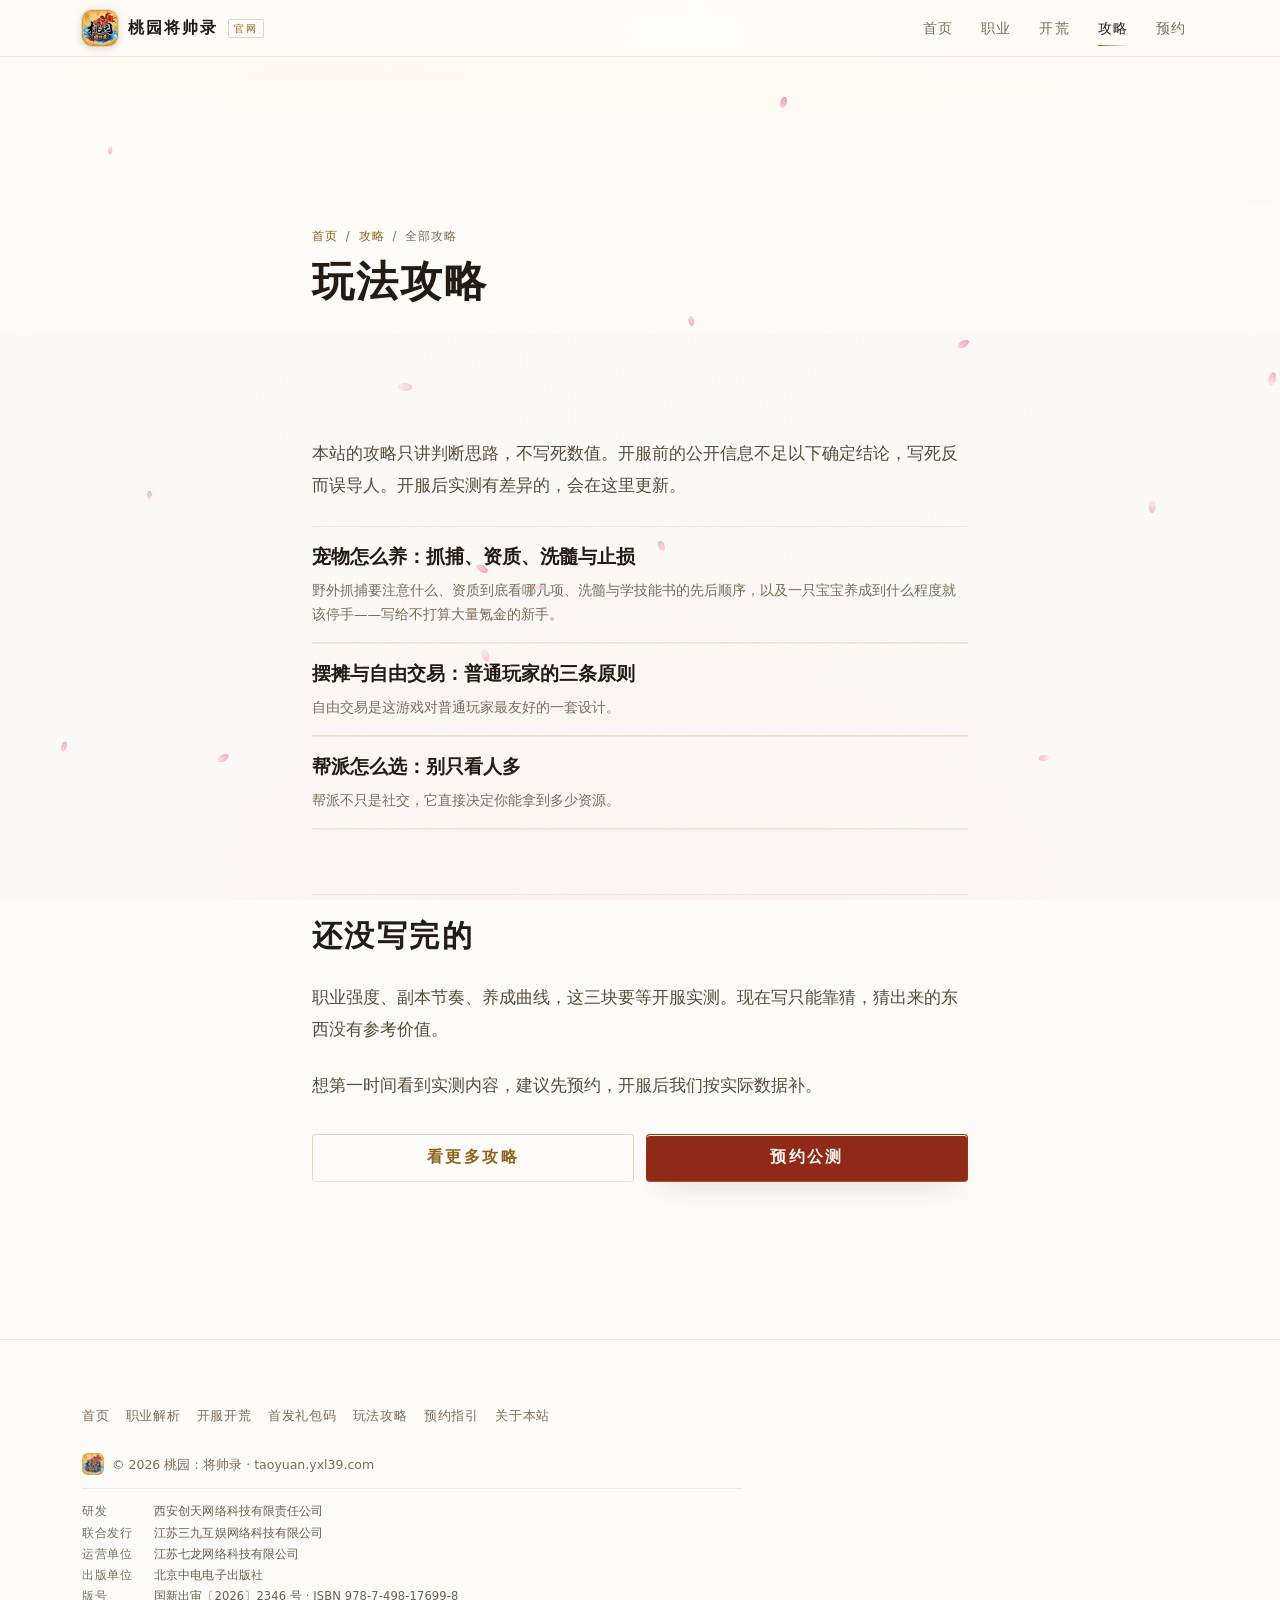
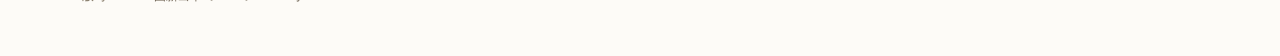
==== commit 7adccc50: "content: 新增攻略栏目并更新导航 / guide/index.html" ====
--- a/guide/index.html
+++ b/guide/index.html
@@ -89,6 +89,7 @@
       <a href="/">首页</a>
       <a href="/profession">职业解析</a>
       <a href="/start">开服开荒</a>
+      <a href="/gift">首发礼包码</a>
       <a href="/guide/">玩法攻略</a>
       <a href="/reserve">预约指引</a>
       <a href="/about">关于本站</a>
--- a/assets/styles.css
+++ b/assets/styles.css
@@ -709,3 +709,12 @@
   margin:var(--s-6) 0 var(--s-4)}
 @media (max-width:430px){.guide-cta{grid-template-columns:1fr}}
 .guide-cta .btn{min-height:48px}
+
+/* 礼包码 */
+.doc-body code{font-family:ui-monospace,Menlo,Consolas,monospace;font-size:13px;
+  color:var(--gold);background:var(--gold-soft);padding:2px 7px;border-radius:4px;letter-spacing:.02em}
+
+/* 礼包表：奖励文字允许换行，避免手机端被截断 */
+.table-scroll--gift table{min-width:0}
+.table-scroll--gift th,.table-scroll--gift td{white-space:normal;word-break:break-word}
+.table-scroll--gift td:first-child{white-space:nowrap}
